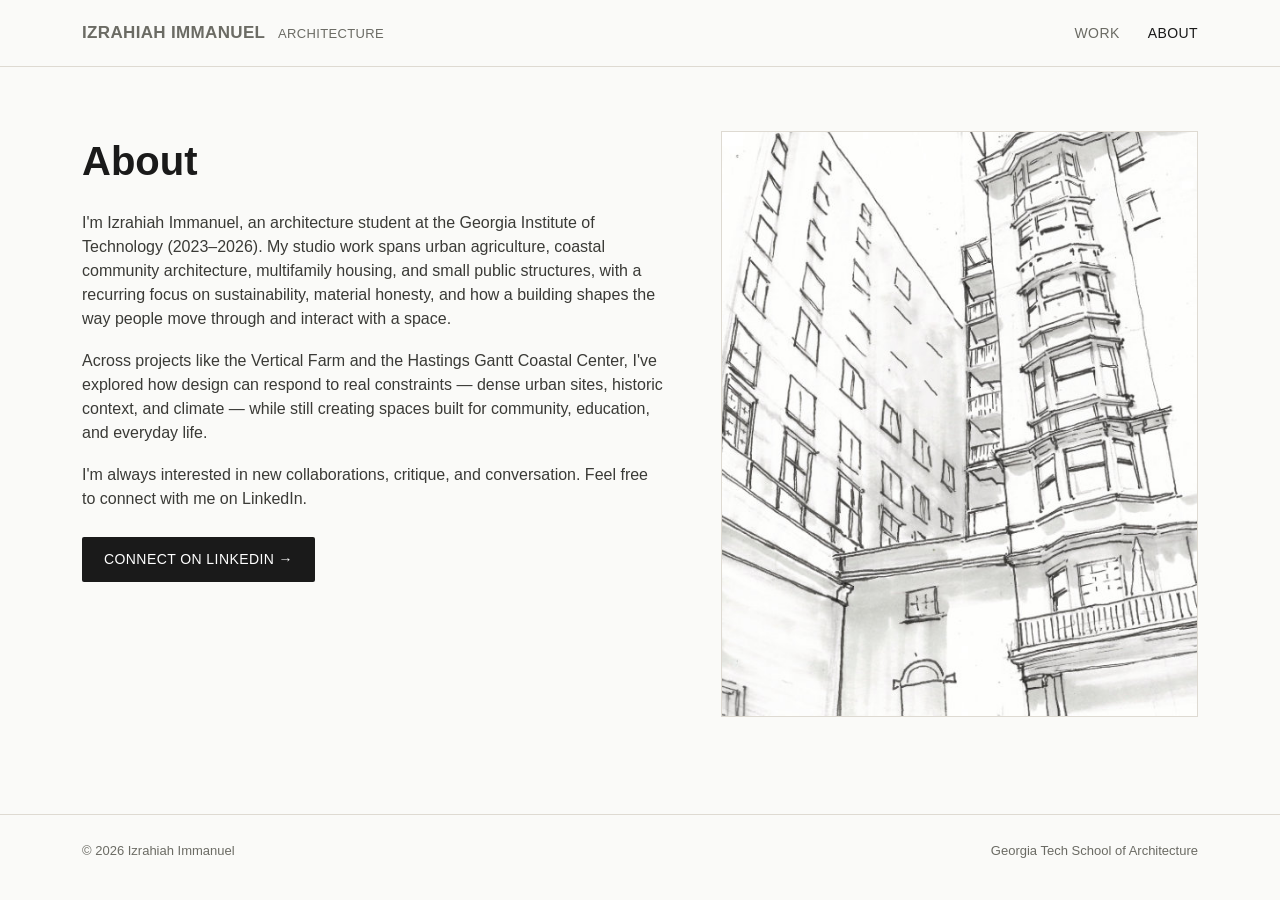
==== about.html @ b5c87bab "Initial portfolio site with extracted project images Build a static architecture portfolio site with" ====
<!DOCTYPE html>
<html lang="en">
<head>
<meta charset="UTF-8">
<meta name="viewport" content="width=device-width, initial-scale=1.0">
<title>About — Izrahiah Immanuel</title>
<link rel="stylesheet" href="css/style.css">
</head>
<body>

<header class="site-header">
  <nav class="nav">
    <a href="index.html" class="logo">Izrahiah Immanuel <span class="role">Architecture</span></a>
    <ul>
      <li><a href="index.html">Work</a></li>
      <li><a href="about.html" class="active">About</a></li>
    </ul>
  </nav>
</header>

<main class="wrap">
  <div class="about-layout">
    <div>
      <h1>About</h1>
      <p>I'm Izrahiah Immanuel, an architecture student at the Georgia Institute of Technology (2023–2026). My studio work spans urban agriculture, coastal community architecture, multifamily housing, and small public structures, with a recurring focus on sustainability, material honesty, and how a building shapes the way people move through and interact with a space.</p>
      <p>Across projects like the Vertical Farm and the Hastings Gantt Coastal Center, I've explored how design can respond to real constraints — dense urban sites, historic context, and climate — while still creating spaces built for community, education, and everyday life.</p>
      <p>I'm always interested in new collaborations, critique, and conversation. Feel free to connect with me on LinkedIn.</p>
      <a class="linkedin-btn" href="https://www.linkedin.com/in/izrahiah-immanuel-569747252/" target="_blank" rel="noopener noreferrer">Connect on LinkedIn →</a>
    </div>
    <div>
      <img src="images/misc/cover_photo.png" alt="Architectural sketch from Izrahiah's portfolio">
    </div>
  </div>
</main>

<footer>
  <div class="wrap">
    <span>&copy; 2026 Izrahiah Immanuel</span>
    <span>Georgia Tech School of Architecture</span>
  </div>
</footer>

</body>
</html>
---- css/style.css ----
:root {
  --bg: #fafaf8;
  --ink: #1a1a1a;
  --muted: #6b6b64;
  --line: #dedad2;
  --accent: #b5522a;
  --max-width: 1180px;
}

* { box-sizing: border-box; }

html { scroll-behavior: smooth; }

body {
  margin: 0;
  background: var(--bg);
  color: var(--ink);
  font-family: "Helvetica Neue", Arial, "Segoe UI", sans-serif;
  line-height: 1.5;
  -webkit-font-smoothing: antialiased;
}

a { color: inherit; text-decoration: none; }

.wrap {
  max-width: var(--max-width);
  margin: 0 auto;
  padding: 0 32px;
}

/* Header / nav */
header.site-header {
  position: sticky;
  top: 0;
  z-index: 20;
  background: rgba(250, 250, 248, 0.92);
  backdrop-filter: blur(6px);
  border-bottom: 1px solid var(--line);
}

.nav {
  max-width: var(--max-width);
  margin: 0 auto;
  padding: 20px 32px;
  display: flex;
  align-items: baseline;
  justify-content: space-between;
}

.nav .logo {
  font-size: 17px;
  font-weight: 700;
  letter-spacing: 0.02em;
}

.nav .logo .role {
  font-weight: 400;
  color: var(--muted);
  margin-left: 8px;
  font-size: 13px;
}

.nav ul {
  list-style: none;
  display: flex;
  gap: 28px;
  margin: 0;
  padding: 0;
}

.nav a {
  font-size: 14px;
  letter-spacing: 0.03em;
  text-transform: uppercase;
  color: var(--muted);
  transition: color 0.15s ease;
}

.nav a:hover,
.nav a.active {
  color: var(--ink);
}

/* Hero */
.hero {
  padding: 72px 0 40px;
}

.hero h1 {
  font-size: clamp(32px, 5vw, 52px);
  margin: 0 0 12px;
  letter-spacing: -0.01em;
}

.hero p {
  color: var(--muted);
  font-size: 17px;
  max-width: 560px;
  margin: 0;
}

/* Tile grid */
.tile-grid {
  display: grid;
  grid-template-columns: repeat(3, 1fr);
  gap: 4px;
  padding: 0 0 80px;
}

@media (max-width: 900px) {
  .tile-grid { grid-template-columns: repeat(2, 1fr); }
}

@media (max-width: 560px) {
  .tile-grid { grid-template-columns: 1fr; }
}

.tile {
  position: relative;
  display: block;
  aspect-ratio: 4 / 3;
  overflow: hidden;
  background: #eee;
}

.tile img {
  width: 100%;
  height: 100%;
  object-fit: cover;
  display: block;
  transition: transform 0.5s ease, filter 0.5s ease;
  filter: grayscale(15%);
}

.tile:hover img {
  transform: scale(1.06);
  filter: grayscale(0%);
}

.tile .tile-caption {
  position: absolute;
  inset: auto 0 0 0;
  padding: 18px 20px;
  background: linear-gradient(to top, rgba(0,0,0,0.72), rgba(0,0,0,0));
  color: #fff;
  transform: translateY(6px);
  opacity: 0.92;
}

.tile .tile-caption .num {
  display: block;
  font-size: 12px;
  letter-spacing: 0.08em;
  text-transform: uppercase;
  opacity: 0.8;
  margin-bottom: 4px;
}

.tile .tile-caption .name {
  font-size: 19px;
  font-weight: 700;
}

.tile .tile-caption .meta {
  font-size: 12px;
  opacity: 0.85;
  margin-top: 2px;
}

/* Project page */
.project-header {
  padding: 56px 0 24px;
  border-bottom: 1px solid var(--line);
}

.project-header .eyebrow {
  color: var(--accent);
  text-transform: uppercase;
  letter-spacing: 0.08em;
  font-size: 13px;
  font-weight: 700;
  margin-bottom: 10px;
}

.project-header h1 {
  font-size: clamp(28px, 4vw, 44px);
  margin: 0 0 18px;
}

.meta-row {
  display: flex;
  flex-wrap: wrap;
  gap: 24px;
  color: var(--muted);
  font-size: 14px;
  margin-bottom: 22px;
}

.meta-row div span {
  display: block;
  text-transform: uppercase;
  letter-spacing: 0.06em;
  font-size: 11px;
  color: #948f85;
  margin-bottom: 3px;
}

.project-desc {
  max-width: 720px;
  font-size: 16px;
  color: #3a3a36;
  margin-bottom: 8px;
}

.project-gallery {
  padding: 40px 0 90px;
  display: flex;
  flex-direction: column;
  gap: 28px;
}

.project-gallery img {
  width: 100%;
  height: auto;
  display: block;
  border: 1px solid var(--line);
  background: #fff;
}

.project-nav {
  display: flex;
  justify-content: space-between;
  padding: 30px 0 70px;
  border-top: 1px solid var(--line);
  font-size: 14px;
}

.project-nav a {
  color: var(--muted);
  text-transform: uppercase;
  letter-spacing: 0.05em;
}

.project-nav a:hover { color: var(--ink); }

/* About page */
.about-layout {
  display: grid;
  grid-template-columns: 1.1fr 0.9fr;
  gap: 56px;
  padding: 64px 0 90px;
  align-items: start;
}

@media (max-width: 800px) {
  .about-layout { grid-template-columns: 1fr; }
}

.about-layout img {
  width: 100%;
  height: auto;
  border: 1px solid var(--line);
}

.about-layout h1 {
  font-size: clamp(28px, 4vw, 40px);
  margin: 0 0 20px;
}

.about-layout p {
  font-size: 16px;
  color: #3a3a36;
  margin: 0 0 18px;
}

.linkedin-btn {
  display: inline-flex;
  align-items: center;
  gap: 8px;
  margin-top: 8px;
  padding: 12px 22px;
  background: var(--ink);
  color: #fff;
  font-size: 14px;
  letter-spacing: 0.03em;
  text-transform: uppercase;
  border-radius: 2px;
  transition: background 0.15s ease;
}

.linkedin-btn:hover { background: var(--accent); }

/* Footer */
footer {
  border-top: 1px solid var(--line);
  padding: 26px 0;
  color: var(--muted);
  font-size: 13px;
}

footer .wrap {
  display: flex;
  justify-content: space-between;
  flex-wrap: wrap;
  gap: 10px;
}
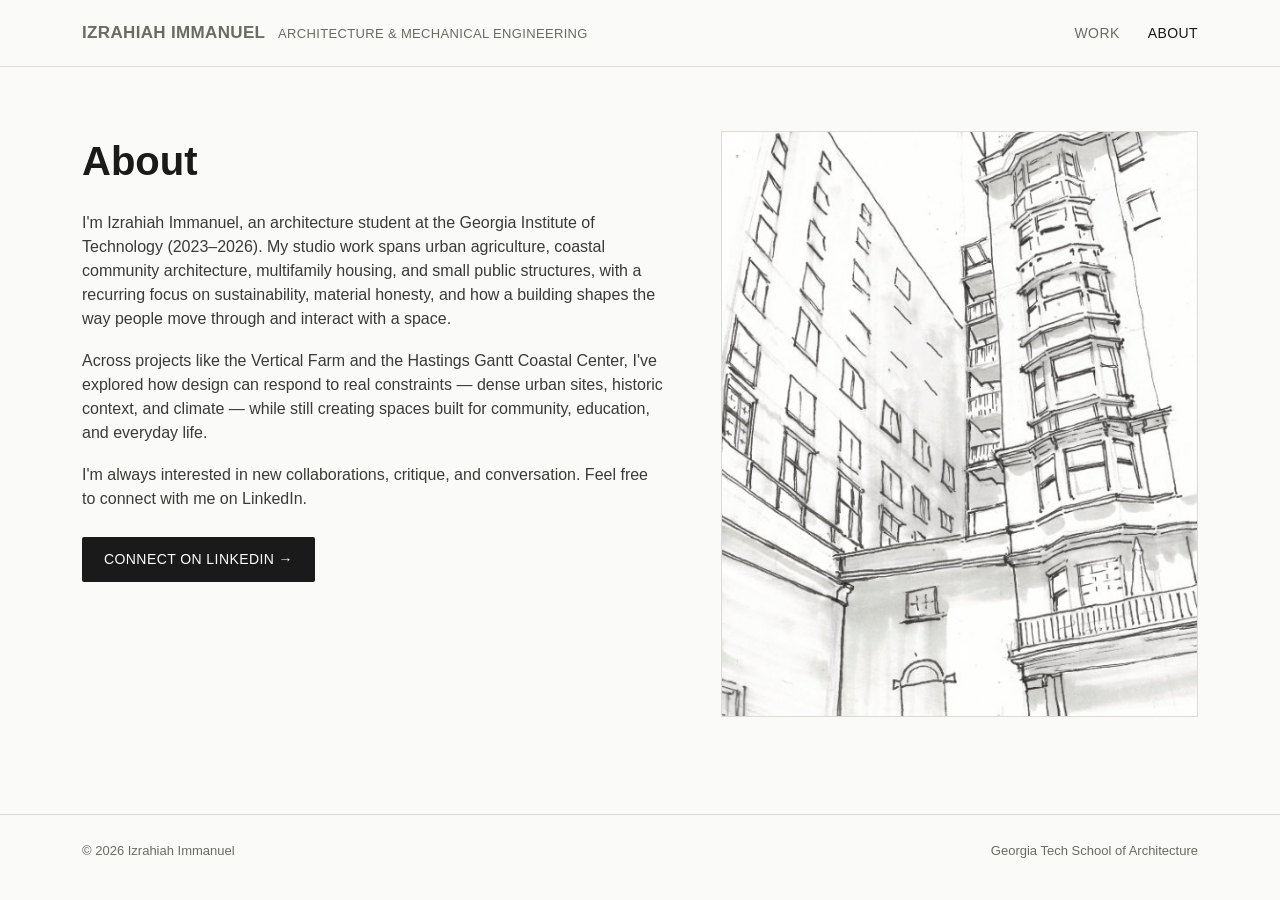
==== commit 8cd03798: "Add Mechanical Engineering to header and Regera project images - Header role now reads Architecture " ====
--- a/about.html
+++ b/about.html
@@ -10,7 +10,7 @@
 
 <header class="site-header">
   <nav class="nav">
-    <a href="index.html" class="logo">Izrahiah Immanuel <span class="role">Architecture</span></a>
+    <a href="index.html" class="logo">Izrahiah Immanuel <span class="role">Architecture &amp; Mechanical Engineering</span></a>
     <ul>
       <li><a href="index.html">Work</a></li>
       <li><a href="about.html" class="active">About</a></li>
--- a/css/style.css
+++ b/css/style.css
@@ -60,6 +60,15 @@
   font-size: 13px;
 }
 
+@media (max-width: 700px) {
+  .nav { gap: 16px; }
+  .nav .logo .role {
+    display: block;
+    margin-left: 0;
+    margin-top: 2px;
+  }
+}
+
 .nav ul {
   list-style: none;
   display: flex;
@@ -97,6 +106,22 @@
   font-size: 17px;
   max-width: 560px;
   margin: 0;
+}
+
+/* Section headings */
+.section-head {
+  padding: 8px 0 18px;
+  border-bottom: 1px solid var(--line);
+  margin-bottom: 20px;
+}
+
+.section-head h2 {
+  margin: 0;
+  font-size: 13px;
+  font-weight: 700;
+  letter-spacing: 0.08em;
+  text-transform: uppercase;
+  color: var(--accent);
 }
 
 /* Tile grid */
@@ -130,6 +155,26 @@
   display: block;
   transition: transform 0.5s ease, filter 0.5s ease;
   filter: grayscale(15%);
+}
+
+.tile .tile-placeholder {
+  width: 100%;
+  height: 100%;
+  display: flex;
+  align-items: center;
+  justify-content: center;
+  padding-bottom: 60px;
+  background: #e8e5de;
+  color: #948f85;
+  font-size: 12px;
+  letter-spacing: 0.08em;
+  text-transform: uppercase;
+}
+
+.tile.tile-contain img {
+  object-fit: contain;
+  padding: 24px 24px 72px;
+  background: #fff;
 }
 
 .tile:hover img {
@@ -225,6 +270,16 @@
   display: block;
   border: 1px solid var(--line);
   background: #fff;
+}
+
+/* Small source images: show at natural size instead of stretching */
+.project-gallery.gallery-natural {
+  align-items: center;
+}
+
+.project-gallery.gallery-natural img {
+  width: auto;
+  max-width: 100%;
 }
 
 .project-nav {
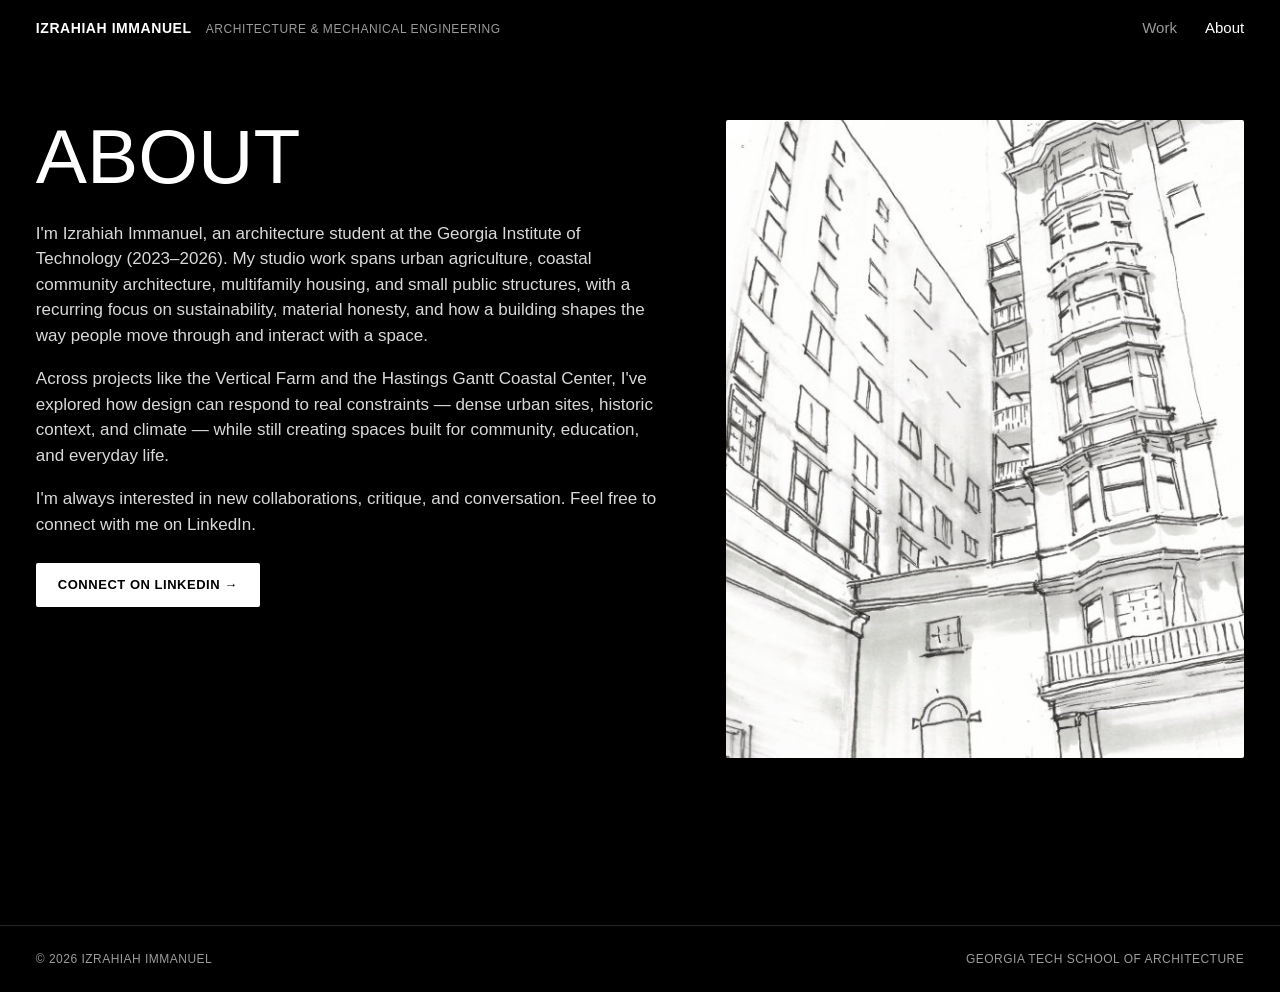
==== commit 24406bdc: "Restyle site after Anduril; add home slideshow; high-res project images - New dark, full-bleed visua" ====
--- a/about.html
+++ b/about.html
@@ -4,7 +4,7 @@
 <meta charset="UTF-8">
 <meta name="viewport" content="width=device-width, initial-scale=1.0">
 <title>About — Izrahiah Immanuel</title>
-<link rel="stylesheet" href="css/style.css">
+<link rel="stylesheet" href="css/style.css?v=2">
 </head>
 <body>
 
--- a/css/style.css
+++ b/css/style.css
@@ -1,10 +1,15 @@
 :root {
-  --bg: #fafaf8;
-  --ink: #1a1a1a;
-  --muted: #6b6b64;
-  --line: #dedad2;
-  --accent: #b5522a;
-  --max-width: 1180px;
+  --bg: #000;
+  --surface: #0e0e0e;
+  --ink: #fff;
+  --soft: #d9d9d9;
+  --muted: #9b9b9b;
+  --dim: #6b6b6b;
+  --line: #262626;
+  --gutter: clamp(16px, 2.8vw, 40px);
+  --gap: 8px;
+  --radius: 2px;
+  --max-width: 1920px;
 }
 
 * { box-sizing: border-box; }
@@ -15,7 +20,7 @@
   margin: 0;
   background: var(--bg);
   color: var(--ink);
-  font-family: "Helvetica Neue", Arial, "Segoe UI", sans-serif;
+  font-family: "Helvetica Neue", Helvetica, Arial, "Segoe UI", sans-serif;
   line-height: 1.5;
   -webkit-font-smoothing: antialiased;
 }
@@ -25,7 +30,18 @@
 .wrap {
   max-width: var(--max-width);
   margin: 0 auto;
-  padding: 0 32px;
+  padding: 0 var(--gutter);
+}
+
+/* Small uppercase label used across the site */
+.label,
+.eyebrow,
+.section-head h2 {
+  font-size: 12px;
+  font-weight: 500;
+  letter-spacing: 0.04em;
+  text-transform: uppercase;
+  color: var(--muted);
 }
 
 /* Header / nav */
@@ -33,31 +49,32 @@
   position: sticky;
   top: 0;
   z-index: 20;
-  background: rgba(250, 250, 248, 0.92);
-  backdrop-filter: blur(6px);
-  border-bottom: 1px solid var(--line);
+  background: rgba(0, 0, 0, 0.82);
+  backdrop-filter: blur(10px);
+  -webkit-backdrop-filter: blur(10px);
 }
 
 .nav {
   max-width: var(--max-width);
   margin: 0 auto;
-  padding: 20px 32px;
+  padding: 16px var(--gutter);
   display: flex;
   align-items: baseline;
   justify-content: space-between;
 }
 
 .nav .logo {
-  font-size: 17px;
+  font-size: 14px;
   font-weight: 700;
-  letter-spacing: 0.02em;
+  letter-spacing: 0.04em;
+  text-transform: uppercase;
 }
 
 .nav .logo .role {
-  font-weight: 400;
+  font-weight: 500;
   color: var(--muted);
-  margin-left: 8px;
-  font-size: 13px;
+  margin-left: 10px;
+  font-size: 12px;
 }
 
 @media (max-width: 700px) {
@@ -78,222 +95,570 @@
 }
 
 .nav a {
-  font-size: 14px;
-  letter-spacing: 0.03em;
-  text-transform: uppercase;
+  font-size: 15px;
   color: var(--muted);
   transition: color 0.15s ease;
 }
+
+.nav .logo { color: var(--ink); }
 
 .nav a:hover,
 .nav a.active {
   color: var(--ink);
 }
 
-/* Hero */
-.hero {
-  padding: 72px 0 40px;
-}
-
-.hero h1 {
-  font-size: clamp(32px, 5vw, 52px);
-  margin: 0 0 12px;
+/* Home: full-bleed slideshow with the intro text on top */
+.showcase {
+  position: relative;
+  min-height: min(88vh, 960px);
+  margin-top: var(--gap);
+  border-radius: var(--radius);
+  overflow: hidden;
+  background: var(--surface);
+  display: flex;
+  flex-direction: column;
+}
+
+.showcase .slide {
+  position: absolute;
+  inset: 0;
+  margin: 0;
+  opacity: 0;
+  transition: opacity 1.2s ease;
+}
+
+.showcase .slide.is-active { opacity: 1; }
+
+.showcase .slide img {
+  width: 100%;
+  height: 100%;
+  object-fit: cover;
+  display: block;
+  transform: scale(1.04);
+  transition: transform 7s linear;
+}
+
+.showcase .slide.is-active img { transform: scale(1); }
+
+.showcase::after {
+  content: "";
+  position: absolute;
+  inset: 0;
+  background:
+    linear-gradient(to bottom, rgba(0,0,0,0.25), rgba(0,0,0,0.45) 55%, rgba(0,0,0,0.8)),
+    rgba(0,0,0,0.15);
+  pointer-events: none;
+}
+
+.showcase-intro {
+  position: relative;
+  z-index: 2;
+  flex: 1;
+  display: flex;
+  flex-direction: column;
+  align-items: center;
+  justify-content: center;
+  text-align: center;
+  padding: 96px var(--gutter) 40px;
+}
+
+.showcase-intro h1 {
+  margin: 0 0 24px;
+  font-size: clamp(44px, 8vw, 124px);
+  font-weight: 500;
+  line-height: 0.92;
   letter-spacing: -0.01em;
-}
-
-.hero p {
-  color: var(--muted);
-  font-size: 17px;
-  max-width: 560px;
+  text-transform: uppercase;
+}
+
+.showcase-intro p {
+  max-width: 880px;
   margin: 0;
-}
-
-/* Section headings */
+  font-size: clamp(16px, 1.35vw, 20px);
+  line-height: 1.5;
+  color: rgba(255, 255, 255, 0.86);
+}
+
+.showcase-bar {
+  position: relative;
+  z-index: 2;
+  display: flex;
+  align-items: flex-end;
+  justify-content: space-between;
+  gap: 24px;
+  padding: 0 var(--gutter) 24px;
+}
+
+.showcase-bar .slide-label {
+  font-size: 12px;
+  letter-spacing: 0.04em;
+  text-transform: uppercase;
+  color: var(--soft);
+}
+
+.showcase-bar .slide-label span { color: var(--muted); margin-right: 10px; }
+.showcase-bar .slide-label:hover { color: var(--ink); }
+
+.slide-dots {
+  display: flex;
+  gap: 6px;
+}
+
+.slide-dots button {
+  width: 36px;
+  height: 18px;
+  padding: 8px 0;
+  border: 0;
+  background: none;
+  cursor: pointer;
+}
+
+.slide-dots button::before {
+  content: "";
+  display: block;
+  height: 2px;
+  background: rgba(255, 255, 255, 0.35);
+  transition: background 0.2s ease;
+}
+
+.slide-dots button[aria-current="true"]::before,
+.slide-dots button:hover::before { background: #fff; }
+
+.slide-dots button:focus-visible { outline: 1px solid #fff; outline-offset: 2px; }
+
+@media (max-width: 700px) {
+  .showcase { min-height: 92vh; }
+  .showcase-bar { flex-direction: column; align-items: flex-start; }
+}
+
+/* Section headings on the home page */
 .section-head {
-  padding: 8px 0 18px;
-  border-bottom: 1px solid var(--line);
-  margin-bottom: 20px;
-}
-
-.section-head h2 {
-  margin: 0;
-  font-size: 13px;
-  font-weight: 700;
-  letter-spacing: 0.08em;
-  text-transform: uppercase;
-  color: var(--accent);
-}
-
-/* Tile grid */
+  display: flex;
+  align-items: baseline;
+  justify-content: space-between;
+  padding: 56px 0 14px;
+}
+
+.section-head h2 { margin: 0; }
+
+/* Home tiles: bold title and subtitle in the bottom-left corner */
 .tile-grid {
   display: grid;
   grid-template-columns: repeat(3, 1fr);
-  gap: 4px;
-  padding: 0 0 80px;
-}
+  gap: var(--gap);
+}
+
+.tile-grid.tile-grid-2 { grid-template-columns: repeat(2, 1fr); }
 
 @media (max-width: 900px) {
   .tile-grid { grid-template-columns: repeat(2, 1fr); }
 }
 
 @media (max-width: 560px) {
-  .tile-grid { grid-template-columns: 1fr; }
+  .tile-grid,
+  .tile-grid.tile-grid-2 { grid-template-columns: 1fr; }
 }
 
 .tile {
   position: relative;
   display: block;
-  aspect-ratio: 4 / 3;
+  aspect-ratio: 1 / 1;
   overflow: hidden;
-  background: #eee;
-}
+  border-radius: var(--radius);
+  background: var(--surface);
+}
+
+.tile-grid-2 .tile { aspect-ratio: 16 / 10; }
 
 .tile img {
   width: 100%;
   height: 100%;
   object-fit: cover;
   display: block;
-  transition: transform 0.5s ease, filter 0.5s ease;
-  filter: grayscale(15%);
-}
-
-.tile .tile-placeholder {
-  width: 100%;
-  height: 100%;
-  display: flex;
-  align-items: center;
-  justify-content: center;
-  padding-bottom: 60px;
-  background: #e8e5de;
-  color: #948f85;
-  font-size: 12px;
-  letter-spacing: 0.08em;
-  text-transform: uppercase;
+  transition: transform 0.7s ease;
 }
 
 .tile.tile-contain img {
   object-fit: contain;
-  padding: 24px 24px 72px;
+  padding: 24px 24px 96px;
   background: #fff;
 }
 
-.tile:hover img {
-  transform: scale(1.06);
-  filter: grayscale(0%);
-}
+.tile:hover img { transform: scale(1.04); }
 
 .tile .tile-caption {
   position: absolute;
   inset: auto 0 0 0;
-  padding: 18px 20px;
-  background: linear-gradient(to top, rgba(0,0,0,0.72), rgba(0,0,0,0));
+  padding: 72px 20px 20px;
+  background: linear-gradient(to top, rgba(0,0,0,0.78), rgba(0,0,0,0));
   color: #fff;
-  transform: translateY(6px);
-  opacity: 0.92;
 }
 
 .tile .tile-caption .num {
-  display: block;
-  font-size: 12px;
-  letter-spacing: 0.08em;
-  text-transform: uppercase;
-  opacity: 0.8;
-  margin-bottom: 4px;
+  position: absolute;
+  top: 0;
+  left: 0;
+  display: none;
 }
 
 .tile .tile-caption .name {
-  font-size: 19px;
+  font-size: clamp(20px, 1.7vw, 24px);
   font-weight: 700;
+  line-height: 1.15;
+  letter-spacing: -0.01em;
 }
 
 .tile .tile-caption .meta {
-  font-size: 12px;
-  opacity: 0.85;
-  margin-top: 2px;
+  font-size: 14px;
+  color: var(--soft);
+  margin-top: 4px;
 }
 
 /* Project page */
 .project-header {
-  padding: 56px 0 24px;
-  border-bottom: 1px solid var(--line);
-}
-
-.project-header .eyebrow {
-  color: var(--accent);
-  text-transform: uppercase;
-  letter-spacing: 0.08em;
-  font-size: 13px;
-  font-weight: 700;
-  margin-bottom: 10px;
-}
+  padding: 56px 0 28px;
+}
+
+.project-header .eyebrow { margin-bottom: 14px; }
 
 .project-header h1 {
-  font-size: clamp(28px, 4vw, 44px);
-  margin: 0 0 18px;
+  font-size: clamp(38px, 6.5vw, 96px);
+  font-weight: 500;
+  line-height: 0.95;
+  letter-spacing: -0.01em;
+  text-transform: uppercase;
+  margin: 0 0 32px;
 }
 
 .meta-row {
   display: flex;
   flex-wrap: wrap;
-  gap: 24px;
-  color: var(--muted);
-  font-size: 14px;
-  margin-bottom: 22px;
+  gap: 16px 48px;
+  font-size: 15px;
+  color: var(--soft);
+  padding-top: 18px;
+  border-top: 1px solid var(--line);
+  margin-bottom: 8px;
 }
 
 .meta-row div span {
   display: block;
   text-transform: uppercase;
-  letter-spacing: 0.06em;
+  letter-spacing: 0.04em;
   font-size: 11px;
-  color: #948f85;
-  margin-bottom: 3px;
-}
-
+  color: var(--dim);
+  margin-bottom: 4px;
+}
+
+.project-video {
+  display: block;
+  width: 100%;
+  height: auto;
+  margin: 24px 0 32px;
+  border-radius: var(--radius);
+  background: #fff;
+}
+
+/* Description text runs the full width of the page */
 .project-desc {
-  max-width: 720px;
-  font-size: 16px;
-  color: #3a3a36;
-  margin-bottom: 8px;
-}
-
+  font-size: clamp(18px, 1.6vw, 24px);
+  line-height: 1.5;
+  color: var(--soft);
+  margin: 24px 0 8px;
+}
+
+.project-section {
+  padding: 16px 0 8px;
+}
+
+.project-section h2 {
+  margin: 28px 0 12px;
+  font-size: 12px;
+  font-weight: 500;
+  letter-spacing: 0.04em;
+  text-transform: uppercase;
+  color: var(--muted);
+}
+
+.project-section p {
+  font-size: 17px;
+  color: var(--soft);
+  margin: 0 0 16px;
+}
+
+/* Project gallery: featured first image, smaller tiles after */
 .project-gallery {
-  padding: 40px 0 90px;
-  display: flex;
-  flex-direction: column;
-  gap: 28px;
+  display: grid;
+  grid-template-columns: repeat(3, 1fr);
+  grid-auto-flow: dense;
+  gap: var(--gap);
+  padding: 40px 0 96px;
+}
+
+.project-gallery figure {
+  position: relative;
+  margin: 0;
+  aspect-ratio: 4 / 3;
+  overflow: hidden;
+  border-radius: var(--radius);
+  background: var(--surface);
+  cursor: zoom-in;
+}
+
+.project-gallery figure:first-child {
+  grid-column: span 2;
+  grid-row: span 2;
+  aspect-ratio: auto;
+}
+
+.project-gallery figure:only-child {
+  grid-column: 1 / -1;
+  grid-row: auto;
 }
 
 .project-gallery img {
   width: 100%;
+  height: 100%;
+  display: block;
+  object-fit: cover;
+  transition: transform 0.7s ease;
+}
+
+.project-gallery figure:only-child img {
   height: auto;
+}
+
+.project-gallery figure:hover img { transform: scale(1.03); }
+
+.project-gallery figure:focus-visible {
+  outline: 2px solid #fff;
+  outline-offset: 2px;
+}
+
+/* Captions sit in the bottom-left corner of every tile */
+.project-gallery figcaption {
+  position: absolute;
+  inset: auto 0 0 0;
+  padding: 48px 16px 14px;
+  background: linear-gradient(to top, rgba(0,0,0,0.75), rgba(0,0,0,0));
+  color: #fff;
+  font-size: 14px;
+  font-weight: 600;
+  line-height: 1.35;
+  pointer-events: none;
+}
+
+/* Diagrams and drawings on white: show the whole image, not cropped */
+.project-gallery.gallery-contain figure,
+.project-gallery figure.fit {
+  background: #fff;
+}
+
+.project-gallery.gallery-contain img,
+.project-gallery figure.fit img {
+  object-fit: contain;
+  padding: 16px 16px 56px;
+}
+
+.project-gallery figure:only-child.fit img,
+.project-gallery.gallery-contain figure:only-child img {
+  padding: 24px 24px 64px;
+}
+
+/* On white tiles a gradient turns grey, so use a solid caption bar */
+.project-gallery.gallery-contain figcaption,
+.project-gallery figure.fit figcaption {
+  padding: 12px 16px;
+  background: rgba(0, 0, 0, 0.88);
+}
+
+@media (max-width: 700px) {
+  .project-gallery { grid-template-columns: repeat(2, 1fr); gap: 6px; }
+  .project-gallery figure:first-child {
+    grid-row: auto;
+    aspect-ratio: 4 / 3;
+  }
+  .project-gallery figure:only-child { aspect-ratio: auto; }
+  .project-gallery figcaption { font-size: 12px; padding: 36px 10px 10px; }
+}
+
+/* Hero image above the description */
+.project-gallery.gallery-hero {
+  padding: 24px 0 0;
+}
+
+.project-header:has(+ .gallery-hero) {
+  padding-bottom: 0;
+}
+
+.project-intro {
+  padding: 16px 0 8px;
+}
+
+.project-intro + .project-gallery {
+  padding-top: 32px;
+}
+
+/* Section headings between galleries */
+.gallery-section {
+  display: flex;
+  align-items: baseline;
+  justify-content: space-between;
+  padding-top: 20px;
+  border-top: 1px solid var(--line);
+  margin-top: 16px;
+}
+
+.gallery-section h2 {
+  margin: 0;
+  font-size: clamp(22px, 2.2vw, 32px);
+  font-weight: 500;
+  letter-spacing: -0.01em;
+  color: var(--ink);
+}
+
+/* Even 2x2 quadrants: no featured tile */
+.project-gallery.gallery-quad {
+  grid-template-columns: repeat(2, 1fr);
+  padding: 20px 0 48px;
+}
+
+.project-gallery.gallery-quad figure,
+.project-gallery.gallery-quad figure:first-child {
+  grid-column: auto;
+  grid-row: auto;
+  aspect-ratio: 16 / 9;
+}
+
+/* One wide lead image, then a two-column grid */
+.project-gallery.gallery-lead {
+  grid-template-columns: repeat(2, 1fr);
+  padding: 20px 0 48px;
+}
+
+.project-gallery.gallery-lead figure {
+  aspect-ratio: 4 / 3;
+}
+
+.project-gallery.gallery-lead figure:first-child {
+  grid-column: 1 / -1;
+  grid-row: auto;
+  aspect-ratio: 16 / 9;
+}
+
+/* Portrait image on the left, two landscape images stacked on the right */
+.project-gallery.gallery-models {
+  grid-template-columns: repeat(2, 1fr);
+  padding: 20px 0 48px;
+}
+
+.project-gallery.gallery-models figure:first-child {
+  grid-column: auto;
+  grid-row: span 2;
+}
+
+.project-gallery.gallery-models figure {
+  aspect-ratio: 3 / 2;
+}
+
+.project-gallery.gallery-models figure:first-child {
+  aspect-ratio: auto;
+}
+
+/* Last gallery before the prev/next links gets the extra bottom space */
+.project-gallery:has(+ .project-nav) { padding-bottom: 96px; }
+
+@media (max-width: 700px) {
+  .project-gallery.gallery-quad figure,
+  .project-gallery.gallery-quad figure:first-child,
+  .project-gallery.gallery-lead figure:first-child {
+    aspect-ratio: 4 / 3;
+  }
+}
+
+/* Lightbox */
+.lightbox {
+  position: fixed;
+  inset: 0;
+  z-index: 100;
+  display: none;
+  flex-direction: column;
+  align-items: center;
+  justify-content: center;
+  padding: 56px 72px 24px;
+  background: rgba(0, 0, 0, 0.97);
+  color: #fff;
+}
+
+.lightbox.open { display: flex; }
+
+.lightbox img {
+  max-width: 100%;
+  max-height: calc(100vh - 150px);
+  object-fit: contain;
+  background: #fff;
+}
+
+.lightbox .lb-caption {
+  max-width: 900px;
+  margin-top: 16px;
+  text-align: center;
+  font-size: 15px;
+  font-weight: 600;
+  line-height: 1.5;
+  color: #fff;
+}
+
+.lightbox .lb-count {
   display: block;
-  border: 1px solid var(--line);
-  background: #fff;
-}
-
-/* Small source images: show at natural size instead of stretching */
-.project-gallery.gallery-natural {
-  align-items: center;
-}
-
-.project-gallery.gallery-natural img {
-  width: auto;
-  max-width: 100%;
-}
+  margin-top: 4px;
+  font-size: 12px;
+  font-weight: 500;
+  letter-spacing: 0.04em;
+  color: var(--muted);
+}
+
+.lightbox button {
+  position: absolute;
+  border: 0;
+  background: none;
+  color: #fff;
+  font: inherit;
+  font-size: 34px;
+  line-height: 1;
+  padding: 12px 16px;
+  cursor: pointer;
+  opacity: 0.7;
+}
+
+.lightbox button:hover,
+.lightbox button:focus-visible { opacity: 1; }
+
+.lightbox .lb-close { top: 8px; right: 12px; }
+.lightbox .lb-prev { left: 8px; top: 50%; transform: translateY(-50%); }
+.lightbox .lb-next { right: 8px; top: 50%; transform: translateY(-50%); }
+
+@media (max-width: 700px) {
+  .lightbox { padding: 56px 12px 72px; }
+  .lightbox .lb-prev,
+  .lightbox .lb-next { top: auto; bottom: 12px; transform: none; }
+}
+
+body.lb-lock { overflow: hidden; }
 
 .project-nav {
   display: flex;
   justify-content: space-between;
-  padding: 30px 0 70px;
+  gap: 16px;
+  padding: 28px 0 72px;
   border-top: 1px solid var(--line);
-  font-size: 14px;
+  font-size: 12px;
 }
 
 .project-nav a {
   color: var(--muted);
   text-transform: uppercase;
-  letter-spacing: 0.05em;
+  letter-spacing: 0.04em;
 }
 
 .project-nav a:hover { color: var(--ink); }
@@ -303,7 +668,7 @@
   display: grid;
   grid-template-columns: 1.1fr 0.9fr;
   gap: 56px;
-  padding: 64px 0 90px;
+  padding: 64px 0 96px;
   align-items: start;
 }
 
@@ -314,17 +679,20 @@
 .about-layout img {
   width: 100%;
   height: auto;
-  border: 1px solid var(--line);
+  border-radius: var(--radius);
 }
 
 .about-layout h1 {
-  font-size: clamp(28px, 4vw, 40px);
-  margin: 0 0 20px;
+  font-size: clamp(38px, 6vw, 88px);
+  font-weight: 500;
+  line-height: 0.95;
+  text-transform: uppercase;
+  margin: 0 0 28px;
 }
 
 .about-layout p {
-  font-size: 16px;
-  color: #3a3a36;
+  font-size: 17px;
+  color: var(--soft);
   margin: 0 0 18px;
 }
 
@@ -334,23 +702,27 @@
   gap: 8px;
   margin-top: 8px;
   padding: 12px 22px;
-  background: var(--ink);
-  color: #fff;
-  font-size: 14px;
-  letter-spacing: 0.03em;
-  text-transform: uppercase;
-  border-radius: 2px;
+  background: #fff;
+  color: #000;
+  font-size: 13px;
+  font-weight: 600;
+  letter-spacing: 0.04em;
+  text-transform: uppercase;
+  border-radius: var(--radius);
   transition: background 0.15s ease;
 }
 
-.linkedin-btn:hover { background: var(--accent); }
+.linkedin-btn:hover { background: var(--soft); }
 
 /* Footer */
 footer {
   border-top: 1px solid var(--line);
-  padding: 26px 0;
+  margin-top: 64px;
+  padding: 24px 0;
   color: var(--muted);
-  font-size: 13px;
+  font-size: 12px;
+  letter-spacing: 0.04em;
+  text-transform: uppercase;
 }
 
 footer .wrap {
@@ -359,3 +731,14 @@
   flex-wrap: wrap;
   gap: 10px;
 }
+
+.project-nav + * { margin-top: 0; }
+main:has(.project-nav) + footer { margin-top: 0; }
+
+@media (prefers-reduced-motion: reduce) {
+  .showcase .slide,
+  .showcase .slide img,
+  .tile img,
+  .project-gallery img { transition: none; }
+  .showcase .slide img { transform: none; }
+}
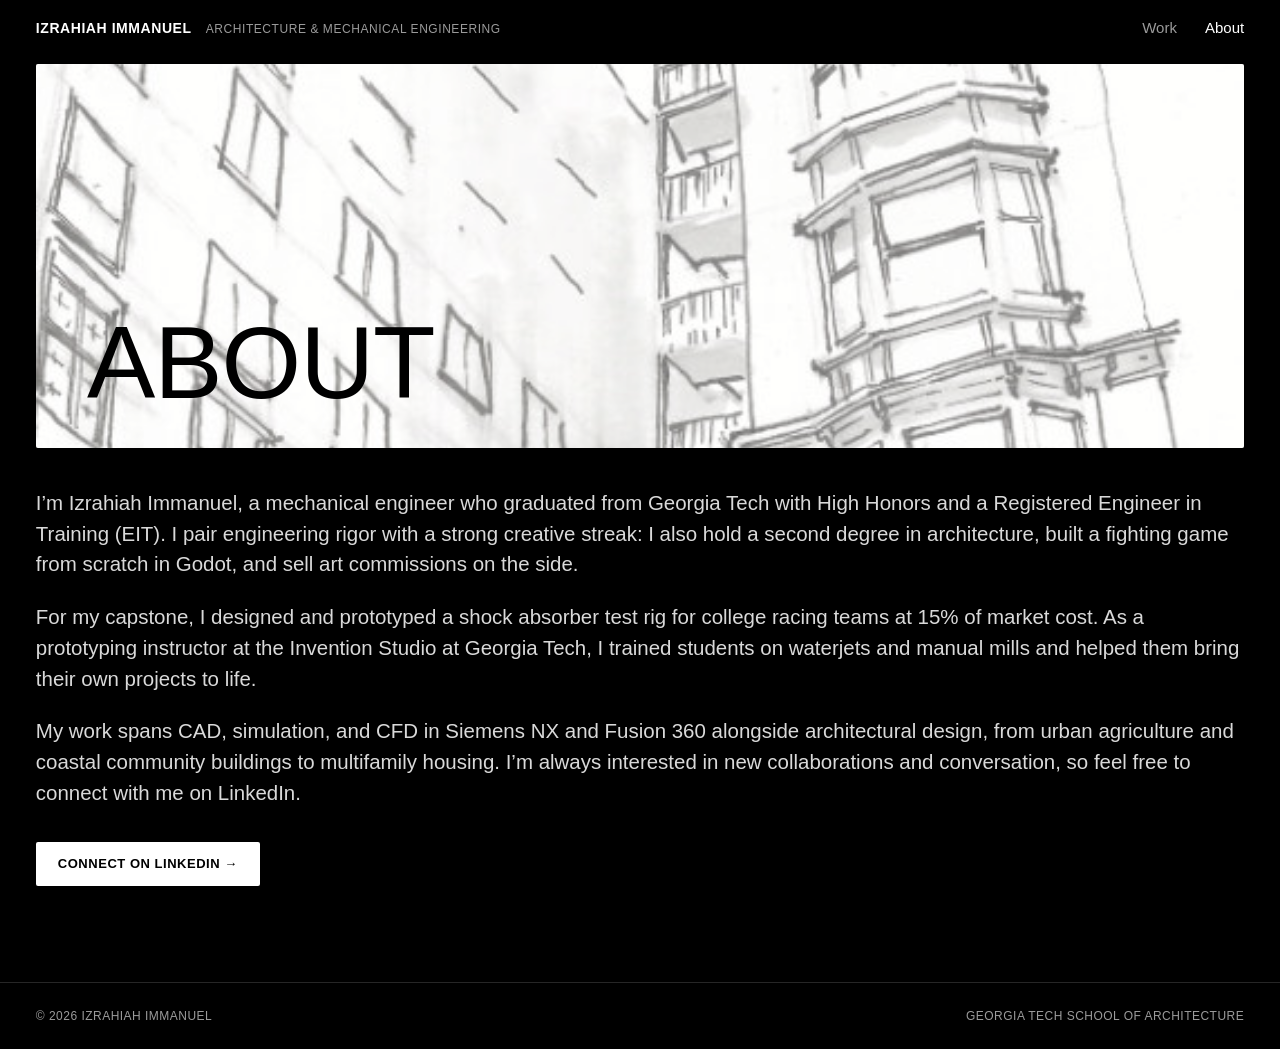
==== commit 8679e05f: "Rewrite About page with sketch banner and updated bio - About text now matches the home bio: mechani" ====
--- a/about.html
+++ b/about.html
@@ -4,7 +4,7 @@
 <meta charset="UTF-8">
 <meta name="viewport" content="width=device-width, initial-scale=1.0">
 <title>About — Izrahiah Immanuel</title>
-<link rel="stylesheet" href="css/style.css?v=2">
+<link rel="stylesheet" href="css/style.css?v=4">
 </head>
 <body>
 
@@ -19,18 +19,16 @@
 </header>
 
 <main class="wrap">
-  <div class="about-layout">
-    <div>
-      <h1>About</h1>
-      <p>I'm Izrahiah Immanuel, an architecture student at the Georgia Institute of Technology (2023–2026). My studio work spans urban agriculture, coastal community architecture, multifamily housing, and small public structures, with a recurring focus on sustainability, material honesty, and how a building shapes the way people move through and interact with a space.</p>
-      <p>Across projects like the Vertical Farm and the Hastings Gantt Coastal Center, I've explored how design can respond to real constraints — dense urban sites, historic context, and climate — while still creating spaces built for community, education, and everyday life.</p>
-      <p>I'm always interested in new collaborations, critique, and conversation. Feel free to connect with me on LinkedIn.</p>
-      <a class="linkedin-btn" href="https://www.linkedin.com/in/izrahiah-immanuel-569747252/" target="_blank" rel="noopener noreferrer">Connect on LinkedIn →</a>
-    </div>
-    <div>
-      <img src="images/misc/cover_photo.png" alt="Architectural sketch from Izrahiah's portfolio">
-    </div>
-  </div>
+  <section class="about-banner">
+    <h1>About</h1>
+  </section>
+
+  <section class="about-text">
+    <p>I&rsquo;m Izrahiah Immanuel, a mechanical engineer who graduated from Georgia Tech with High Honors and a Registered Engineer in Training (EIT). I pair engineering rigor with a strong creative streak: I also hold a second degree in architecture, built a fighting game from scratch in Godot, and sell art commissions on the side.</p>
+    <p>For my capstone, I designed and prototyped a shock absorber test rig for college racing teams at 15% of market cost. As a prototyping instructor at the Invention Studio at Georgia Tech, I trained students on waterjets and manual mills and helped them bring their own projects to life.</p>
+    <p>My work spans CAD, simulation, and CFD in Siemens NX and Fusion 360 alongside architectural design, from urban agriculture and coastal community buildings to multifamily housing. I&rsquo;m always interested in new collaborations and conversation, so feel free to connect with me on LinkedIn.</p>
+    <a class="linkedin-btn" href="https://www.linkedin.com/in/izrahiah-immanuel-569747252/" target="_blank" rel="noopener noreferrer">Connect on LinkedIn &rarr;</a>
+  </section>
 </main>
 
 <footer>
--- a/css/style.css
+++ b/css/style.css
@@ -663,44 +663,54 @@
 
 .project-nav a:hover { color: var(--ink); }
 
-/* About page */
-.about-layout {
-  display: grid;
-  grid-template-columns: 1.1fr 0.9fr;
-  gap: 56px;
-  padding: 64px 0 96px;
-  align-items: start;
-}
-
-@media (max-width: 800px) {
-  .about-layout { grid-template-columns: 1fr; }
-}
-
-.about-layout img {
-  width: 100%;
-  height: auto;
+/* About page: short sketch banner with the heading, text below */
+.about-banner {
+  position: relative;
+  margin-top: var(--gap);
+  height: clamp(220px, 30vw, 420px);
+  display: flex;
+  align-items: flex-end;
+  padding: 0 clamp(20px, 4vw, 64px) clamp(20px, 3vw, 44px);
   border-radius: var(--radius);
-}
-
-.about-layout h1 {
-  font-size: clamp(38px, 6vw, 88px);
+  overflow: hidden;
+  background: #fff url("../images/misc/cover_photo.png") center 40% / cover no-repeat;
+}
+
+.about-banner::before {
+  content: "";
+  position: absolute;
+  inset: 0;
+  background: rgba(255, 255, 255, 0.35);
+  pointer-events: none;
+}
+
+.about-banner h1 {
+  position: relative;
+  margin: 0;
+  font-size: clamp(44px, 8vw, 124px);
   font-weight: 500;
-  line-height: 0.95;
-  text-transform: uppercase;
-  margin: 0 0 28px;
-}
-
-.about-layout p {
-  font-size: 17px;
+  line-height: 0.9;
+  letter-spacing: -0.01em;
+  text-transform: uppercase;
+  color: #000;
+}
+
+.about-text {
+  padding: 40px 0 32px;
+}
+
+.about-text p {
+  font-size: clamp(18px, 1.6vw, 24px);
+  line-height: 1.5;
   color: var(--soft);
-  margin: 0 0 18px;
+  margin: 0 0 22px;
 }
 
 .linkedin-btn {
   display: inline-flex;
   align-items: center;
   gap: 8px;
-  margin-top: 8px;
+  margin-top: 12px;
   padding: 12px 22px;
   background: #fff;
   color: #000;
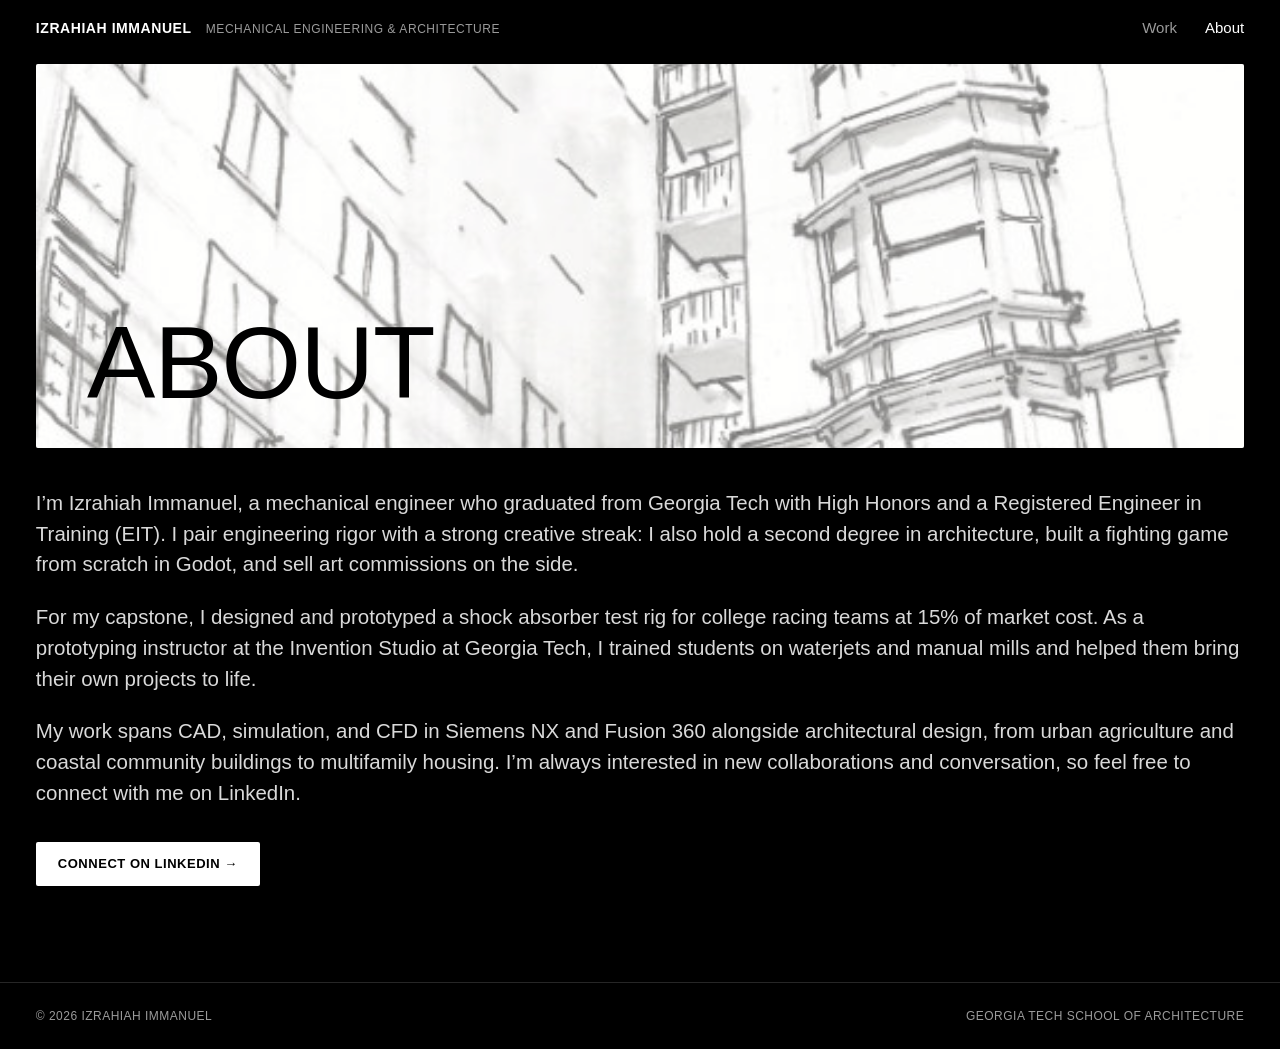
==== commit 9469fd71: "Reorder header role to Mechanical Engineering & Architecture Co-Authored-By: Claude Opus 5.5 <norepl" ====
--- a/about.html
+++ b/about.html
@@ -10,7 +10,7 @@
 
 <header class="site-header">
   <nav class="nav">
-    <a href="index.html" class="logo">Izrahiah Immanuel <span class="role">Architecture &amp; Mechanical Engineering</span></a>
+    <a href="index.html" class="logo">Izrahiah Immanuel <span class="role">Mechanical Engineering &amp; Architecture</span></a>
     <ul>
       <li><a href="index.html">Work</a></li>
       <li><a href="about.html" class="active">About</a></li>
